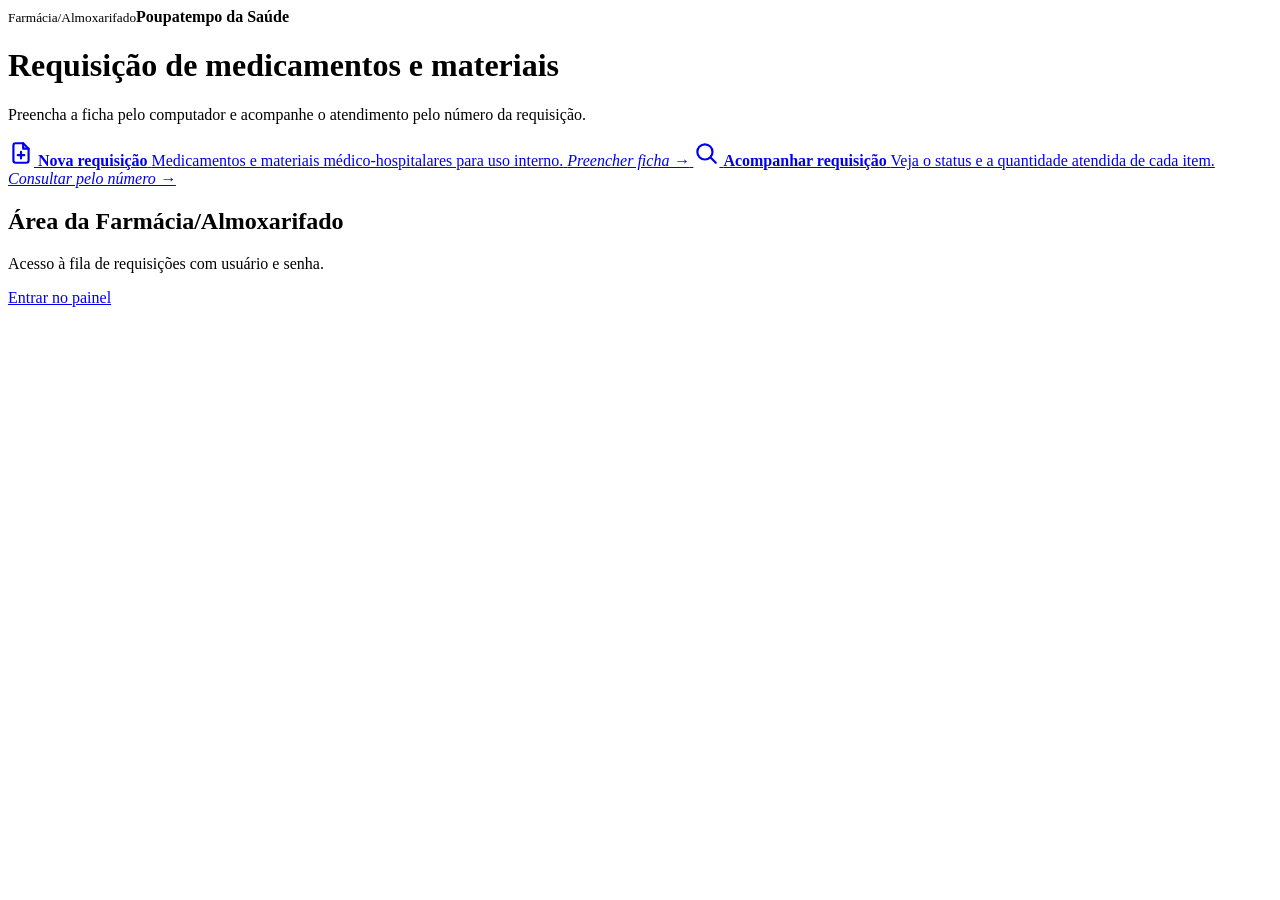
==== index.html @ 63979a2b "Add files via upload" ====
<!DOCTYPE html>
<html lang="pt-BR">
<head>
  <meta charset="utf-8">
  <meta name="viewport" content="width=device-width, initial-scale=1">
  <title>Farmácia/Almoxarifado — Poupatempo da Saúde</title>
  <link rel="stylesheet" href="assets/base.css">
  <link rel="stylesheet" href="assets/requisicoes.css">
  <script src="config.js"></script>
  <script src="assets/comum.js"></script>
</head>
<body>
  <header class="topo">
    <div class="topo-conteudo">
      <div class="marca"><small>Farmácia/Almoxarifado</small><strong>Poupatempo da Saúde</strong></div>
    </div>
  </header>

  <main class="container">
    <h1>Requisição de medicamentos e materiais</h1>
    <p class="sub">Preencha a ficha pelo computador e acompanhe o atendimento pelo número da requisição.</p>

    <div class="opcoes">
      <a class="cartao opcao" href="requisitar.html">
        <span class="opcao-icone" aria-hidden="true">
          <svg width="26" height="26" viewBox="0 0 24 24" fill="none" stroke="currentColor" stroke-width="2" stroke-linecap="round" stroke-linejoin="round"><path d="M14 3H7a2 2 0 0 0-2 2v14a2 2 0 0 0 2 2h10a2 2 0 0 0 2-2V8z"/><path d="M14 3v5h5M12 11v6M9 14h6"/></svg>
        </span>
        <strong>Nova requisição</strong>
        <span>Medicamentos e materiais médico-hospitalares para uso interno.</span>
        <em>Preencher ficha →</em>
      </a>
      <a class="cartao opcao" href="acompanhar.html">
        <span class="opcao-icone" aria-hidden="true">
          <svg width="26" height="26" viewBox="0 0 24 24" fill="none" stroke="currentColor" stroke-width="2" stroke-linecap="round" stroke-linejoin="round"><circle cx="11" cy="11" r="7"/><path d="M21 21l-4.3-4.3"/></svg>
        </span>
        <strong>Acompanhar requisição</strong>
        <span>Veja o status e a quantidade atendida de cada item.</span>
        <em>Consultar pelo número →</em>
      </a>
    </div>

    <section class="cartao bloco area-equipe">
      <h2>Área da Farmácia/Almoxarifado</h2>
      <p class="sub">Acesso à fila de requisições com usuário e senha.</p>
      <a class="botao botao-primario" href="painel.html">Entrar no painel</a>
    </section>
  </main>
</body>
</html>
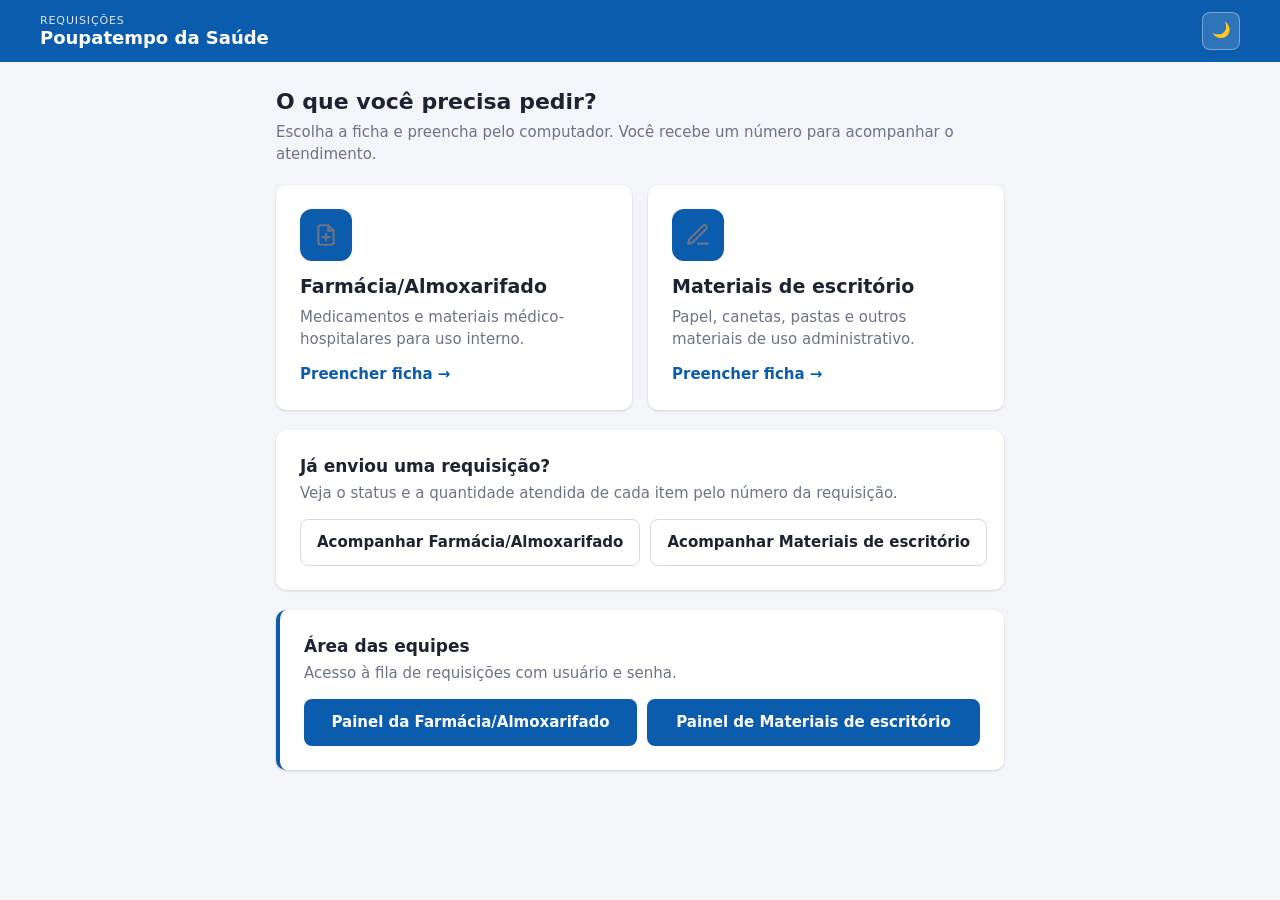
==== commit 7318c163: "Adiciona a ficha de materiais de escritório As telas passam a atender as duas fichas pelo link (?tip" ====
--- a/index.html
+++ b/index.html
@@ -3,7 +3,7 @@
 <head>
   <meta charset="utf-8">
   <meta name="viewport" content="width=device-width, initial-scale=1">
-  <title>Farmácia/Almoxarifado — Poupatempo da Saúde</title>
+  <title>Requisições — Poupatempo da Saúde</title>
   <link rel="stylesheet" href="assets/base.css">
   <link rel="stylesheet" href="assets/requisicoes.css">
   <script src="config.js"></script>
@@ -12,38 +12,57 @@
 <body>
   <header class="topo">
     <div class="topo-conteudo">
-      <div class="marca"><small>Farmácia/Almoxarifado</small><strong>Poupatempo da Saúde</strong></div>
+      <div class="marca"><small>Requisições</small><strong>Poupatempo da Saúde</strong></div>
     </div>
   </header>
 
   <main class="container">
-    <h1>Requisição de medicamentos e materiais</h1>
-    <p class="sub">Preencha a ficha pelo computador e acompanhe o atendimento pelo número da requisição.</p>
+    <h1>O que você precisa pedir?</h1>
+    <p class="sub">Escolha a ficha e preencha pelo computador. Você recebe um número para acompanhar o atendimento.</p>
 
     <div class="opcoes">
       <a class="cartao opcao" href="requisitar.html">
         <span class="opcao-icone" aria-hidden="true">
           <svg width="26" height="26" viewBox="0 0 24 24" fill="none" stroke="currentColor" stroke-width="2" stroke-linecap="round" stroke-linejoin="round"><path d="M14 3H7a2 2 0 0 0-2 2v14a2 2 0 0 0 2 2h10a2 2 0 0 0 2-2V8z"/><path d="M14 3v5h5M12 11v6M9 14h6"/></svg>
         </span>
-        <strong>Nova requisição</strong>
-        <span>Medicamentos e materiais médico-hospitalares para uso interno.</span>
+        <strong id="nome-farmacia"></strong>
+        <span id="desc-farmacia"></span>
         <em>Preencher ficha →</em>
       </a>
-      <a class="cartao opcao" href="acompanhar.html">
+      <a class="cartao opcao" href="requisitar.html?tipo=escritorio">
         <span class="opcao-icone" aria-hidden="true">
-          <svg width="26" height="26" viewBox="0 0 24 24" fill="none" stroke="currentColor" stroke-width="2" stroke-linecap="round" stroke-linejoin="round"><circle cx="11" cy="11" r="7"/><path d="M21 21l-4.3-4.3"/></svg>
+          <svg width="26" height="26" viewBox="0 0 24 24" fill="none" stroke="currentColor" stroke-width="2" stroke-linecap="round" stroke-linejoin="round"><path d="M12 20h9"/><path d="M16.5 3.5a2.1 2.1 0 0 1 3 3L7 19l-4 1 1-4z"/></svg>
         </span>
-        <strong>Acompanhar requisição</strong>
-        <span>Veja o status e a quantidade atendida de cada item.</span>
-        <em>Consultar pelo número →</em>
+        <strong id="nome-escritorio"></strong>
+        <span id="desc-escritorio"></span>
+        <em>Preencher ficha →</em>
       </a>
     </div>
 
+    <section class="cartao bloco">
+      <h2>Já enviou uma requisição?</h2>
+      <p class="sub">Veja o status e a quantidade atendida de cada item pelo número da requisição.</p>
+      <div class="bloco-botoes">
+        <a class="botao botao-secundario" href="acompanhar.html">Acompanhar Farmácia/Almoxarifado</a>
+        <a class="botao botao-secundario" href="acompanhar.html?tipo=escritorio">Acompanhar Materiais de escritório</a>
+      </div>
+    </section>
+
     <section class="cartao bloco area-equipe">
-      <h2>Área da Farmácia/Almoxarifado</h2>
+      <h2>Área das equipes</h2>
       <p class="sub">Acesso à fila de requisições com usuário e senha.</p>
-      <a class="botao botao-primario" href="painel.html">Entrar no painel</a>
+      <div class="bloco-botoes">
+        <a class="botao botao-primario" href="painel.html">Painel da Farmácia/Almoxarifado</a>
+        <a class="botao botao-primario" href="painel.html?tipo=escritorio">Painel de Materiais de escritório</a>
+      </div>
     </section>
   </main>
+
+  <script>
+    ['farmacia', 'escritorio'].forEach(chave => {
+      document.getElementById('nome-' + chave).textContent = REQUISICOES.tipos[chave].nome;
+      document.getElementById('desc-' + chave).textContent = REQUISICOES.tipos[chave].descricao;
+    });
+  </script>
 </body>
 </html>
--- a/assets/base.css
+++ b/assets/base.css
@@ -0,0 +1,131 @@
+/* Tema claro (padrão). --azul preenche botões e topo; --link é o azul para texto. */
+  :root {
+    color-scheme: light;
+    --azul: #0b5cad; --azul-escuro: #083f78; --azul-claro: #e8f1fb; --link: #0b5cad;
+    --verde: #1a7f4b; --verde-claro: #e3f4ea;
+    --laranja: #a65300; --laranja-claro: #fdf0e1;
+    --vermelho: #b42318; --vermelho-claro: #fdecea; --perigo: #b42318;
+    --roxo: #6941c6; --roxo-claro: #f1ecfb;
+    --texto: #1d2330; --texto-2: #4a5263; --texto-3: #6b7385;
+    --borda: #d5d9e0; --fundo: #f3f5f8; --superficie: #ffffff; --campo: #ffffff; --hover: #f8fafc;
+    --topo: #0b5cad;
+    --raio: 10px;
+    --sombra: 0 1px 2px rgba(16, 24, 40, .06), 0 1px 3px rgba(16, 24, 40, .10);
+  }
+  /* Tema escuro: escolhido no botão ou, sem escolha, seguindo o sistema */
+  :root[data-tema="escuro"] {
+    color-scheme: dark;
+    --azul: #2563c9; --azul-escuro: #1d4f9f; --azul-claro: #172a47; --link: #7cb4ff;
+    --verde: #5fd99a; --verde-claro: #143223;
+    --laranja: #f5b75a; --laranja-claro: #362712;
+    --vermelho: #ff8a80; --vermelho-claro: #3d1b1b; --perigo: #c62828;
+    --roxo: #c3b1ff; --roxo-claro: #2b2346;
+    --texto: #e7eaf0; --texto-2: #c3c9d4; --texto-3: #9aa3b4;
+    --borda: #343c4c; --fundo: #10141b; --superficie: #1a1f29; --campo: #12161e; --hover: #222937;
+    --topo: #13284a;
+    --sombra: 0 1px 2px rgba(0, 0, 0, .4);
+  }
+  @media (prefers-color-scheme: dark) {
+    :root:not([data-tema="claro"]) {
+      color-scheme: dark;
+      --azul: #2563c9; --azul-escuro: #1d4f9f; --azul-claro: #172a47; --link: #7cb4ff;
+      --verde: #5fd99a; --verde-claro: #143223;
+      --laranja: #f5b75a; --laranja-claro: #362712;
+      --vermelho: #ff8a80; --vermelho-claro: #3d1b1b; --perigo: #c62828;
+      --roxo: #c3b1ff; --roxo-claro: #2b2346;
+      --texto: #e7eaf0; --texto-2: #c3c9d4; --texto-3: #9aa3b4;
+      --borda: #343c4c; --fundo: #10141b; --superficie: #1a1f29; --campo: #12161e; --hover: #222937;
+      --topo: #13284a;
+      --sombra: 0 1px 2px rgba(0, 0, 0, .4);
+    }
+  }
+  * { box-sizing: border-box; }
+  html { -webkit-text-size-adjust: 100%; }
+  body {
+    margin: 0; background: var(--fundo); color: var(--texto);
+    font-family: system-ui, -apple-system, "Segoe UI", Roboto, Arial, sans-serif;
+    font-size: 15px; line-height: 1.45;
+  }
+  a { color: var(--link); }
+
+  .topo { background: var(--topo); color: #fff; padding: 12px 16px; }
+  .topo-conteudo { max-width: 1200px; margin: 0 auto; display: flex; align-items: center; justify-content: space-between; gap: 12px; }
+  .topo-acoes { display: flex; align-items: center; gap: 8px; }
+  .botao-tema { width: 38px; height: 38px; padding: 0; flex: none; }
+  .marca { display: flex; flex-direction: column; line-height: 1.2; }
+  .marca small { font-size: 11px; letter-spacing: .08em; text-transform: uppercase; opacity: .85; }
+  .marca strong { font-size: 18px; }
+
+  .container { max-width: 760px; margin: 24px auto; padding: 0 16px; }
+  .cartao { background: var(--superficie); border-radius: var(--raio); box-shadow: var(--sombra); padding: 24px; }
+  h1 { font-size: 22px; margin: 0 0 4px; }
+  h2 { font-size: 17px; margin: 0 0 12px; }
+  h3 { font-size: 15px; margin: 0 0 10px; }
+  .sub { color: var(--texto-3); margin: 0 0 20px; }
+
+  .campo { margin-bottom: 16px; }
+  label { display: block; font-weight: 600; font-size: 14px; margin-bottom: 6px; }
+  .obrig { color: var(--vermelho); }
+  .dica { font-weight: 400; color: var(--texto-3); font-size: 13px; }
+  input[type=text], input[type=email], input[type=tel], input[type=password], input[type=search], select, textarea {
+    width: 100%; padding: 10px 12px; border: 1px solid var(--borda); border-radius: 8px;
+    font: inherit; color: inherit; background: var(--campo);
+  }
+  /* 16px nos campos: evita o zoom automático do iPhone ao tocar no campo */
+  @media (max-width: 600px) {
+    input[type=text], input[type=email], input[type=tel], input[type=password], input[type=search], select, textarea { font-size: 16px; }
+  }
+  textarea { min-height: 110px; resize: vertical; }
+  input:focus, select:focus, textarea:focus { outline: 2px solid var(--azul); outline-offset: -1px; border-color: var(--azul); }
+  .check { display: flex; gap: 8px; align-items: flex-start; font-weight: 400; margin-top: 8px; cursor: pointer; }
+  .check input { margin-top: 3px; }
+  .grade-2 { display: grid; grid-template-columns: 1fr 1fr; gap: 0 16px; }
+
+  .botao {
+    display: inline-flex; align-items: center; justify-content: center; gap: 8px;
+    padding: 10px 18px; border-radius: 8px; border: 1px solid transparent;
+    font: inherit; font-weight: 600; cursor: pointer; text-decoration: none; white-space: nowrap;
+  }
+  .botao-primario { background: var(--azul); color: #fff; }
+  .botao-primario:hover { background: var(--azul-escuro); }
+  .botao-secundario { background: var(--superficie); color: var(--texto); border-color: var(--borda); }
+  .botao-secundario:hover { background: var(--fundo); }
+  .botao-claro { background: rgba(255, 255, 255, .15); color: #fff; border-color: rgba(255, 255, 255, .35); padding: 7px 14px; }
+  .botao-claro:hover { background: rgba(255, 255, 255, .25); }
+  .botao[disabled] { opacity: .6; cursor: wait; }
+  .botao-bloco { width: 100%; padding: 13px; font-size: 16px; }
+
+  .alerta { padding: 12px 14px; border-radius: 8px; margin-bottom: 16px; font-size: 14px; }
+  .alerta-erro { background: var(--vermelho-claro); color: var(--vermelho); }
+  .alerta-info { background: var(--azul-claro); color: var(--link); }
+
+  .selo { display: inline-block; padding: 2px 10px; border-radius: 999px; font-size: 12px; font-weight: 600; white-space: nowrap; }
+  .st-aberto { background: var(--azul-claro); color: var(--link); }
+  .st-em-atendimento { background: var(--laranja-claro); color: var(--laranja); }
+  .st-aguardando { background: var(--roxo-claro); color: var(--roxo); }
+  .st-concluido { background: var(--verde-claro); color: var(--verde); }
+  .st-cancelado { background: var(--fundo); color: var(--texto-3); border: 1px solid var(--borda); }
+  .pr-urgente { background: var(--perigo); color: #fff; }
+  .pr-alta { background: var(--vermelho-claro); color: var(--vermelho); }
+  .pr-media { background: var(--fundo); color: var(--texto-2); }
+  .pr-baixa { background: var(--superficie); color: var(--texto-3); border: 1px solid var(--borda); }
+
+  .linha-tempo { list-style: none; margin: 0; padding: 0; }
+  .linha-tempo li { position: relative; padding: 0 0 16px 22px; }
+  .linha-tempo li::before { content: ""; position: absolute; left: 4px; top: 6px; width: 9px; height: 9px; border-radius: 50%; background: var(--azul); }
+  .linha-tempo li::after { content: ""; position: absolute; left: 8px; top: 18px; bottom: 0; width: 1px; background: var(--borda); }
+  .linha-tempo li:last-child::after { display: none; }
+  .linha-tempo li.interna::before { background: var(--texto-3); }
+  .lt-meta { font-size: 12px; color: var(--texto-3); }
+  .lt-texto { white-space: pre-wrap; word-break: break-word; }
+
+  .rodape-links { text-align: center; margin: 20px 0 40px; font-size: 14px; color: var(--texto-3); }
+  .oculto { display: none !important; }
+  .girando { display: inline-block; width: 16px; height: 16px; border: 2px solid currentColor; border-right-color: transparent; border-radius: 50%; animation: girar .7s linear infinite; vertical-align: -3px; }
+  @keyframes girar { to { transform: rotate(360deg); } }
+
+  @media (max-width: 600px) {
+    .grade-2 { grid-template-columns: 1fr; }
+    .cartao { padding: 18px; }
+    .container { margin-top: 16px; }
+  }
--- a/assets/requisicoes.css
+++ b/assets/requisicoes.css
@@ -0,0 +1,148 @@
+/* Complementa base.css (o mesmo estilo do sistema de chamados) */
+input[type=number], input[type=date], input[type=time] {
+  width: 100%; padding: 10px 12px; border: 1px solid var(--borda); border-radius: 8px;
+  font: inherit; color: inherit; background: var(--campo);
+}
+input[readonly] { background: var(--fundo); color: var(--texto-2); }
+[aria-invalid="true"] { border-color: var(--vermelho) !important; background: var(--vermelho-claro) !important; }
+@media (max-width: 600px) { input[type=number] { font-size: 16px; } }
+
+.st-recebida { background: var(--azul-claro); color: var(--link); }
+.st-em-separacao { background: var(--laranja-claro); color: var(--laranja); }
+.st-atendida { background: var(--verde-claro); color: var(--verde); }
+.st-atendida-parcialmente { background: var(--roxo-claro); color: var(--roxo); }
+.st-recusada { background: var(--vermelho-claro); color: var(--vermelho); }
+
+/* Início */
+.opcoes { display: grid; grid-template-columns: 1fr 1fr; gap: 16px; margin-top: 8px; }
+.opcao { display: flex; flex-direction: column; gap: 6px; padding: 22px; text-decoration: none; color: inherit; border: 2px solid transparent; }
+.opcao:hover { border-color: var(--azul); }
+.opcao strong { font-size: 19px; }
+.opcao span { color: var(--texto-3); }
+.opcao em { margin-top: 8px; font-style: normal; font-weight: 600; color: var(--link); }
+.opcao-icone { width: 52px; height: 52px; border-radius: 12px; background: var(--azul); color: #fff; display: grid; place-items: center; margin-bottom: 6px; }
+.bloco { margin-top: 20px; }
+.bloco h2 { margin-bottom: 4px; }
+.bloco .sub { margin-bottom: 14px; }
+.area-equipe { border-left: 4px solid var(--azul); }
+.bloco-botoes { display: grid; grid-template-columns: 1fr 1fr; gap: 10px; }
+.bloco-botoes .botao { padding: 12px 16px; }
+
+/* Ficha */
+.largo { max-width: 1040px; }
+.ficha-topo { display: grid; grid-template-columns: 92px 1fr 74px; gap: 12px; align-items: center; margin-bottom: 20px; padding-bottom: 16px; border-bottom: 2px solid var(--borda); }
+.ficha-topo img { display: block; max-width: 100%; height: auto; background: #fff; border-radius: 4px; }
+.ficha-topo h1 { text-align: center; font-size: 19px; margin: 0; line-height: 1.3; }
+.secao { margin-top: 24px; }
+.secao h2 { background: var(--fundo); border-radius: 6px; padding: 8px 12px; font-size: 14px; text-transform: uppercase; letter-spacing: .03em; }
+.grade-cab { display: grid; grid-template-columns: 2fr 1fr 1fr; gap: 0 16px; }
+.numero-auto { font-variant-numeric: tabular-nums; }
+
+.tabela-itens { width: 100%; border-collapse: collapse; }
+.tabela-itens th { font-size: 12px; color: var(--texto-3); text-align: left; padding: 6px 4px; }
+.tabela-itens td { padding: 4px; vertical-align: top; }
+.tabela-itens input, .tabela-itens select { padding: 8px; }
+.col-n { width: 34px; text-align: center; font-weight: 600; color: var(--texto-3); padding-top: 13px !important; }
+.col-codigo { width: 110px; }
+.col-unidade { width: 92px; }
+.col-num { width: 104px; }
+.col-descricao { position: relative; }
+input.combo[type=text] { padding-right: 28px; background-image: linear-gradient(45deg, transparent 50%, var(--texto-3) 50%), linear-gradient(135deg, var(--texto-3) 50%, transparent 50%); background-position: right 14px center, right 9px center; background-size: 5px 5px; background-repeat: no-repeat; }
+.combo-lista { position: absolute; z-index: 5; top: 100%; left: 4px; right: 4px; max-height: 280px; overflow-y: auto; margin: 0; padding: 4px; list-style: none; background: var(--superficie); border: 1px solid var(--borda); border-radius: 8px; box-shadow: 0 8px 24px rgba(16, 24, 40, .25); }
+.combo-lista [role=option] { padding: 7px 8px; border-radius: 6px; cursor: pointer; font-size: 13px; line-height: 1.3; }
+.combo-lista [role=option]:hover, .combo-lista [aria-selected=true] { background: var(--hover); }
+.combo-lista small { display: block; margin-top: 2px; color: var(--texto-3); font-size: 12px; }
+.combo-aviso { padding: 7px 8px; font-size: 12px; font-weight: 600; color: var(--texto-3); }
+.acoes-itens { margin-top: 10px; display: flex; gap: 12px; align-items: center; flex-wrap: wrap; font-size: 13px; color: var(--texto-3); }
+
+.justificativas { display: grid; grid-template-columns: repeat(3, 1fr); gap: 2px 16px; }
+.campo-outro { margin-top: 12px; }
+.erros { margin: 0; padding-left: 18px; }
+.rodape-ficha { display: flex; justify-content: flex-end; margin-top: 24px; }
+
+.sucesso { text-align: center; padding: 36px 24px; }
+.sucesso .numero { font-size: 32px; font-weight: 700; margin: 8px 0; font-variant-numeric: tabular-nums; }
+.botoes { display: flex; gap: 10px; flex-wrap: wrap; justify-content: center; margin-top: 18px; }
+
+/* Acompanhar e detalhes */
+.busca { display: grid; grid-template-columns: 1fr auto; gap: 10px; align-items: end; }
+.dados { display: grid; grid-template-columns: repeat(3, 1fr); gap: 12px 16px; margin: 16px 0; padding: 14px; background: var(--fundo); border-radius: 8px; }
+.dados dt { font-size: 12px; color: var(--texto-3); }
+.dados dd { margin: 0; font-weight: 600; word-break: break-word; }
+.rolagem { overflow-x: auto; margin-bottom: 16px; }
+.tabela { width: 100%; border-collapse: collapse; font-size: 14px; min-width: 480px; }
+.tabela th, .tabela td { padding: 8px; border-bottom: 1px solid var(--borda); text-align: left; vertical-align: middle; }
+.tabela th { font-size: 12px; color: var(--texto-3); }
+.tabela .num { text-align: right; font-variant-numeric: tabular-nums; }
+.tabela input { padding: 6px 8px; width: 84px; text-align: right; }
+.cab-resultado { display: flex; align-items: center; justify-content: space-between; gap: 12px; flex-wrap: wrap; }
+
+/* Painel */
+.estreito { max-width: 420px; }
+.usuario { display: flex; align-items: center; gap: 12px; font-size: 14px; }
+.painel { max-width: 1200px; margin: 20px auto 40px; padding: 0 16px; }
+.indicadores { display: grid; grid-template-columns: repeat(4, 1fr); gap: 12px; margin-bottom: 16px; }
+.indicador { text-align: left; background: var(--superficie); border: 1px solid transparent; border-radius: var(--raio); box-shadow: var(--sombra); padding: 14px 16px; font: inherit; color: inherit; cursor: pointer; }
+.indicador:hover { border-color: var(--azul); }
+.indicador span { display: block; font-size: 13px; color: var(--texto-3); }
+.indicador strong { display: block; font-size: 28px; line-height: 1.2; font-variant-numeric: tabular-nums; }
+.filtros { display: grid; grid-template-columns: repeat(2, minmax(130px, 190px)) 1fr auto; gap: 10px; align-items: end; margin-bottom: 12px; }
+.filtros-botoes { display: flex; gap: 8px; }
+.atualizado { font-size: 12px; color: var(--texto-3); text-align: right; margin-bottom: 8px; }
+.modal { position: fixed; z-index: 12; top: 50%; left: 50%; transform: translate(-50%, -50%); width: min(420px, calc(100% - 32px)); max-height: calc(100% - 32px); overflow-y: auto; }
+.botoes-modal { display: flex; justify-content: flex-end; gap: 10px; flex-wrap: wrap; }
+.filtros label { font-size: 12px; color: var(--texto-3); margin-bottom: 4px; }
+.filtros select, .filtros input { padding: 8px 10px; }
+.lista { background: var(--superficie); border-radius: var(--raio); box-shadow: var(--sombra); overflow: hidden; }
+.linha { display: grid; grid-template-columns: 120px 1fr 60px 170px 150px 90px; gap: 12px; align-items: center; padding: 12px 16px; }
+.lista-cab { font-size: 12px; font-weight: 600; color: var(--texto-3); text-transform: uppercase; letter-spacing: .04em; border-bottom: 1px solid var(--borda); }
+.item { width: 100%; border: 0; border-bottom: 1px solid var(--fundo); background: none; font: inherit; color: inherit; text-align: left; cursor: pointer; }
+.item:hover { background: var(--hover); }
+.item:focus-visible { outline: 2px solid var(--azul); outline-offset: -2px; }
+.item-num { font-weight: 600; font-size: 13px; font-variant-numeric: tabular-nums; }
+.item-pedido { min-width: 0; }
+.item-pedido strong, .item-pedido small { display: block; overflow: hidden; text-overflow: ellipsis; white-space: nowrap; }
+.item-pedido small { color: var(--texto-3); }
+.item-dado { font-size: 13px; color: var(--texto-2); }
+.item-dado em { color: var(--texto-3); }
+.vazio { padding: 40px 16px; text-align: center; color: var(--texto-3); }
+.fundo-gaveta { position: fixed; inset: 0; background: rgba(16, 24, 40, .45); z-index: 10; }
+.gaveta { position: fixed; top: 0; right: 0; bottom: 0; width: min(760px, 100%); background: var(--superficie); z-index: 11; display: flex; flex-direction: column; box-shadow: -8px 0 24px rgba(16, 24, 40, .15); }
+.gaveta-cab { display: flex; align-items: center; justify-content: space-between; gap: 12px; padding: 14px 20px; border-bottom: 1px solid var(--borda); }
+.gaveta-corpo { padding: 20px; overflow-y: auto; flex: 1; }
+.fechar { border: 0; background: none; font-size: 26px; line-height: 1; cursor: pointer; color: var(--texto-3); padding: 4px 8px; }
+.acoes { border: 1px solid var(--borda); border-radius: var(--raio); padding: 16px; margin: 20px 0; }
+.acoes textarea { min-height: 70px; }
+.acoes-botoes { display: flex; justify-content: flex-end; }
+
+@media (max-width: 900px) {
+  .filtros { grid-template-columns: 1fr 1fr; }
+  .busca-campo, .filtros-botoes { grid-column: 1 / -1; }
+  .filtros-botoes .botao { flex: 1; }
+  .lista-cab { display: none; }
+  .linha { grid-template-columns: 1fr auto; gap: 6px 12px; }
+  .item-qtd, .item-atendente { display: none; }
+  .item-pedido { grid-column: 1 / -1; grid-row: 2; }
+  .indicadores { grid-template-columns: 1fr 1fr; }
+}
+
+/* No celular cada item da ficha vira um cartão */
+@media (max-width: 760px) {
+  .opcoes, .bloco-botoes { grid-template-columns: 1fr; }
+  .ficha-topo { grid-template-columns: 58px 1fr 48px; }
+  .ficha-topo h1 { font-size: 15px; }
+  .grade-cab, .justificativas, .dados { grid-template-columns: 1fr; }
+  .tabela-itens thead { display: none; }
+  .tabela-itens tr { display: grid; grid-template-columns: 1fr 1fr; gap: 8px; padding: 12px 0; border-top: 1px solid var(--borda); }
+  .tabela-itens td { display: block; width: auto; padding: 0; }
+  .tabela-itens td::before { content: attr(data-rotulo); display: block; font-size: 12px; font-weight: 600; color: var(--texto-3); margin-bottom: 3px; }
+  .tabela-itens .col-n { grid-column: 1 / -1; text-align: left; padding: 0 !important; }
+  .tabela-itens .col-n::before { display: inline; }
+  .tabela-itens .col-descricao { grid-column: 1 / -1; position: relative; }
+  .combo-lista { left: 0; right: 0; }
+  .rodape-ficha .botao { width: 100%; }
+  .gaveta-corpo { padding: 16px; }
+  .usuario { gap: 6px; }
+  .usuario .nome { display: none; }
+  .topo-conteudo { flex-wrap: wrap; }
+}
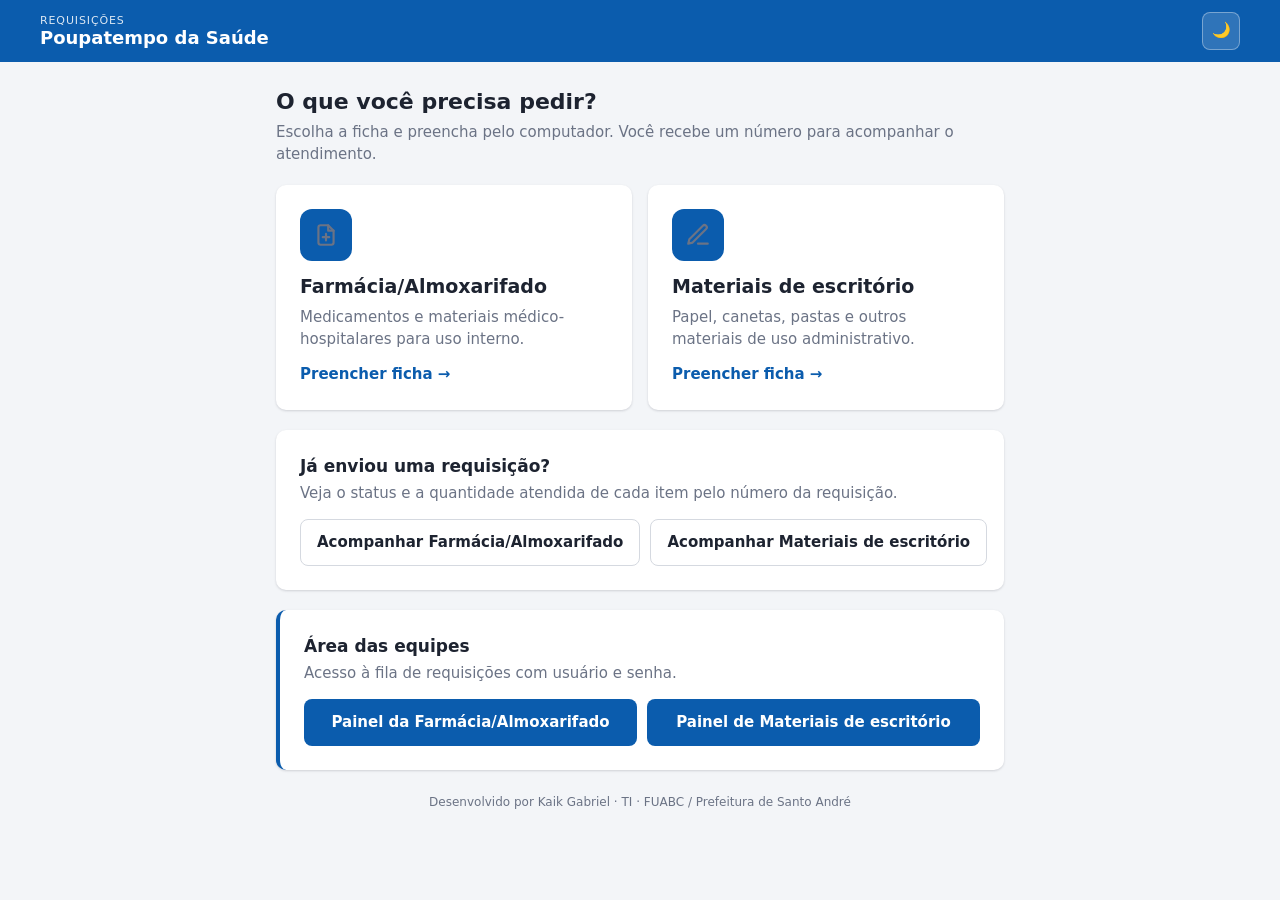
==== commit 9b77bb6e: "Adiciona credito de autoria (Kaik Gabriel - TI - FUABC / Prefeitura de Santo Andre)" ====
--- a/index.html
+++ b/index.html
@@ -56,6 +56,7 @@
         <a class="botao botao-primario" href="painel.html?tipo=escritorio">Painel de Materiais de escritório</a>
       </div>
     </section>
+    <p class="credito" style="margin-top: 24px">Desenvolvido por Kaik Gabriel · TI · FUABC / Prefeitura de Santo André</p>
   </main>
 
   <script>
--- a/assets/base.css
+++ b/assets/base.css
@@ -120,6 +120,7 @@
   .lt-texto { white-space: pre-wrap; word-break: break-word; }
 
   .rodape-links { text-align: center; margin: 20px 0 40px; font-size: 14px; color: var(--texto-3); }
+  .credito { text-align: center; margin: -24px 0 32px; font-size: 12px; color: var(--texto-3); }
   .oculto { display: none !important; }
   .girando { display: inline-block; width: 16px; height: 16px; border: 2px solid currentColor; border-right-color: transparent; border-radius: 50%; animation: girar .7s linear infinite; vertical-align: -3px; }
   @keyframes girar { to { transform: rotate(360deg); } }
